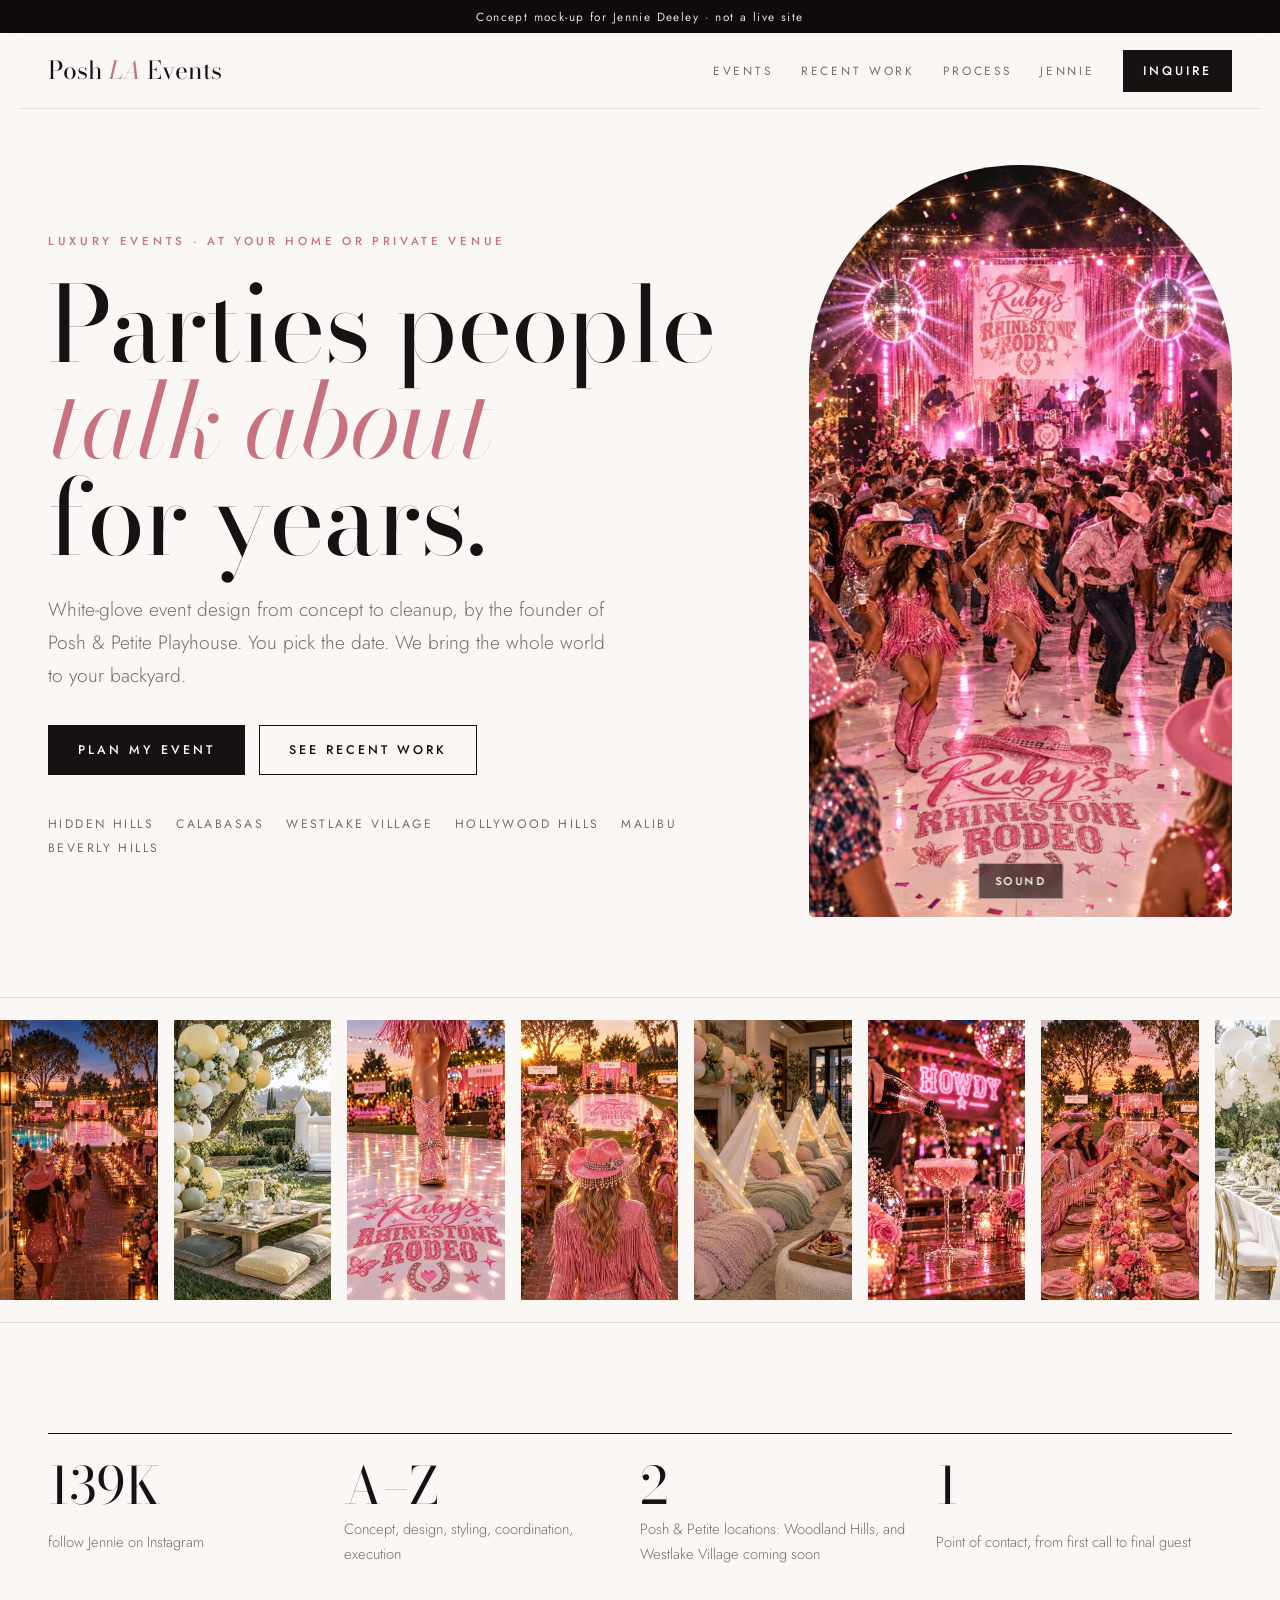
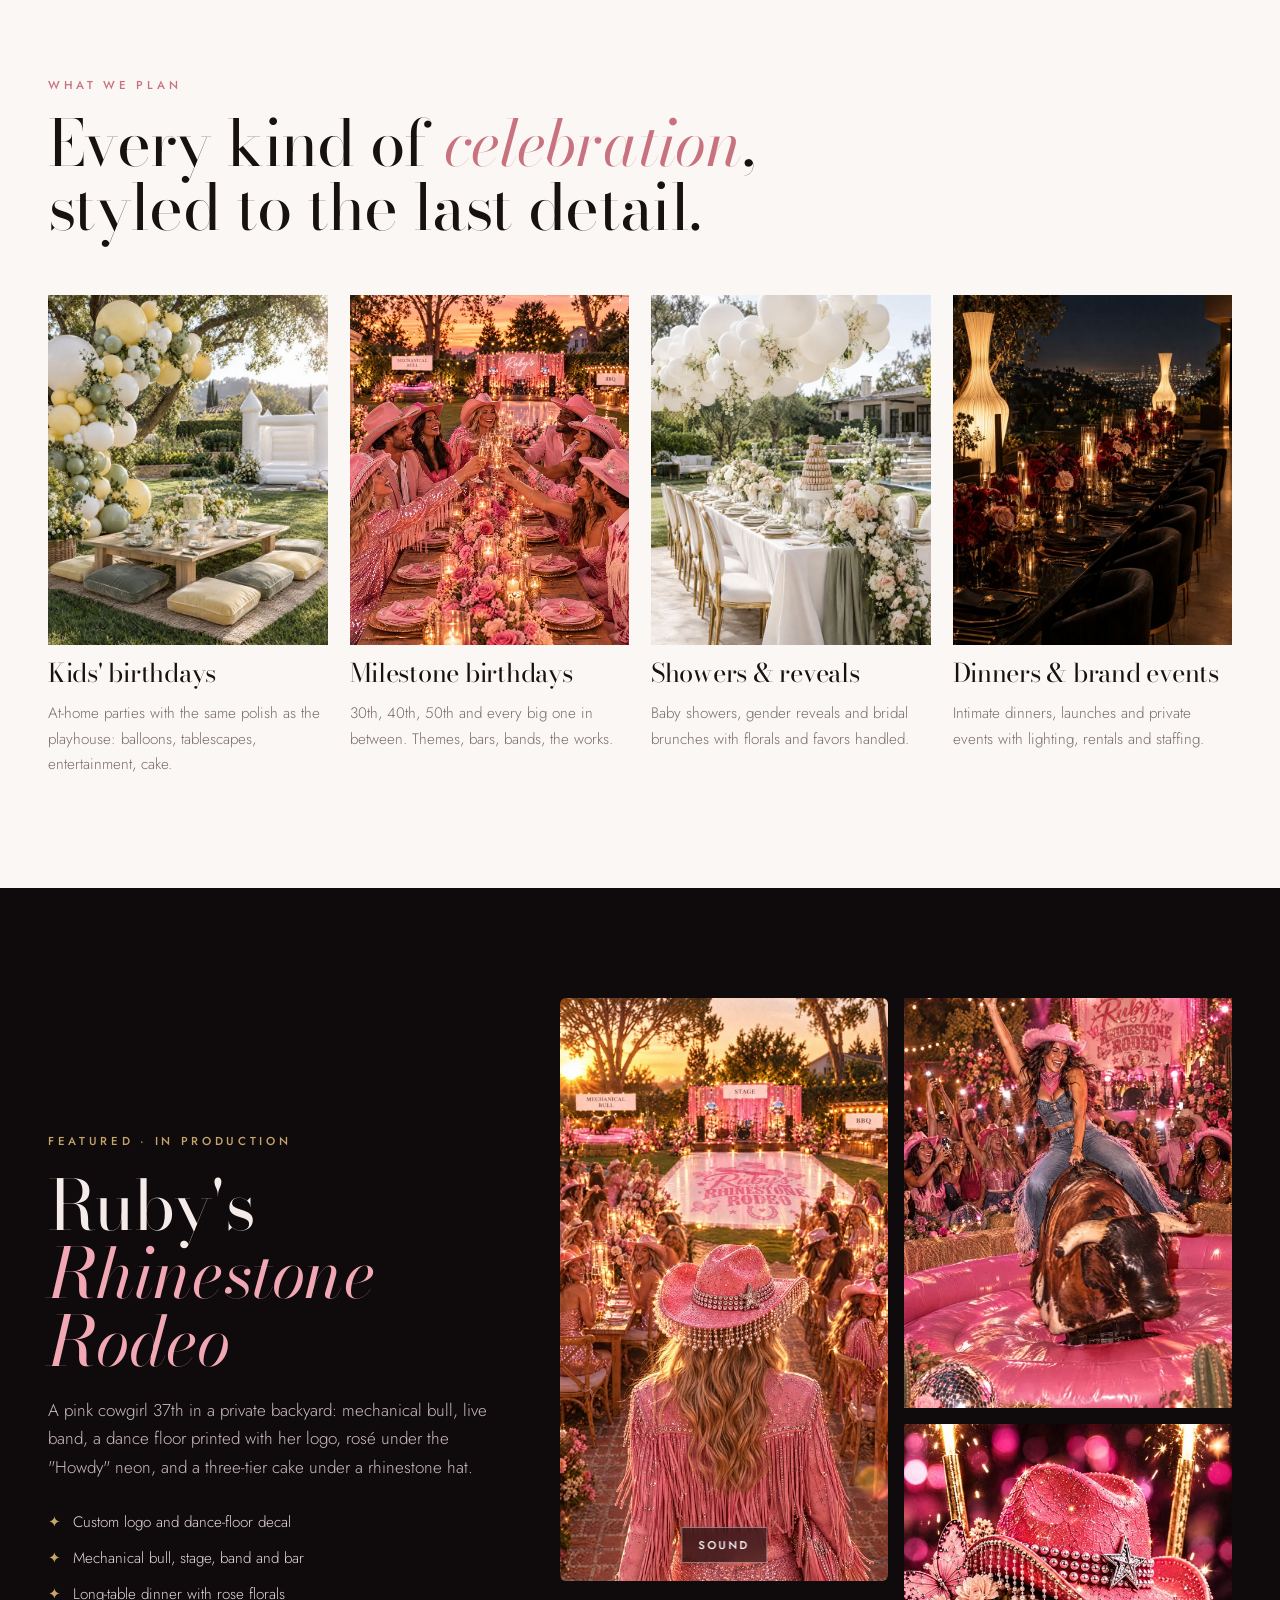
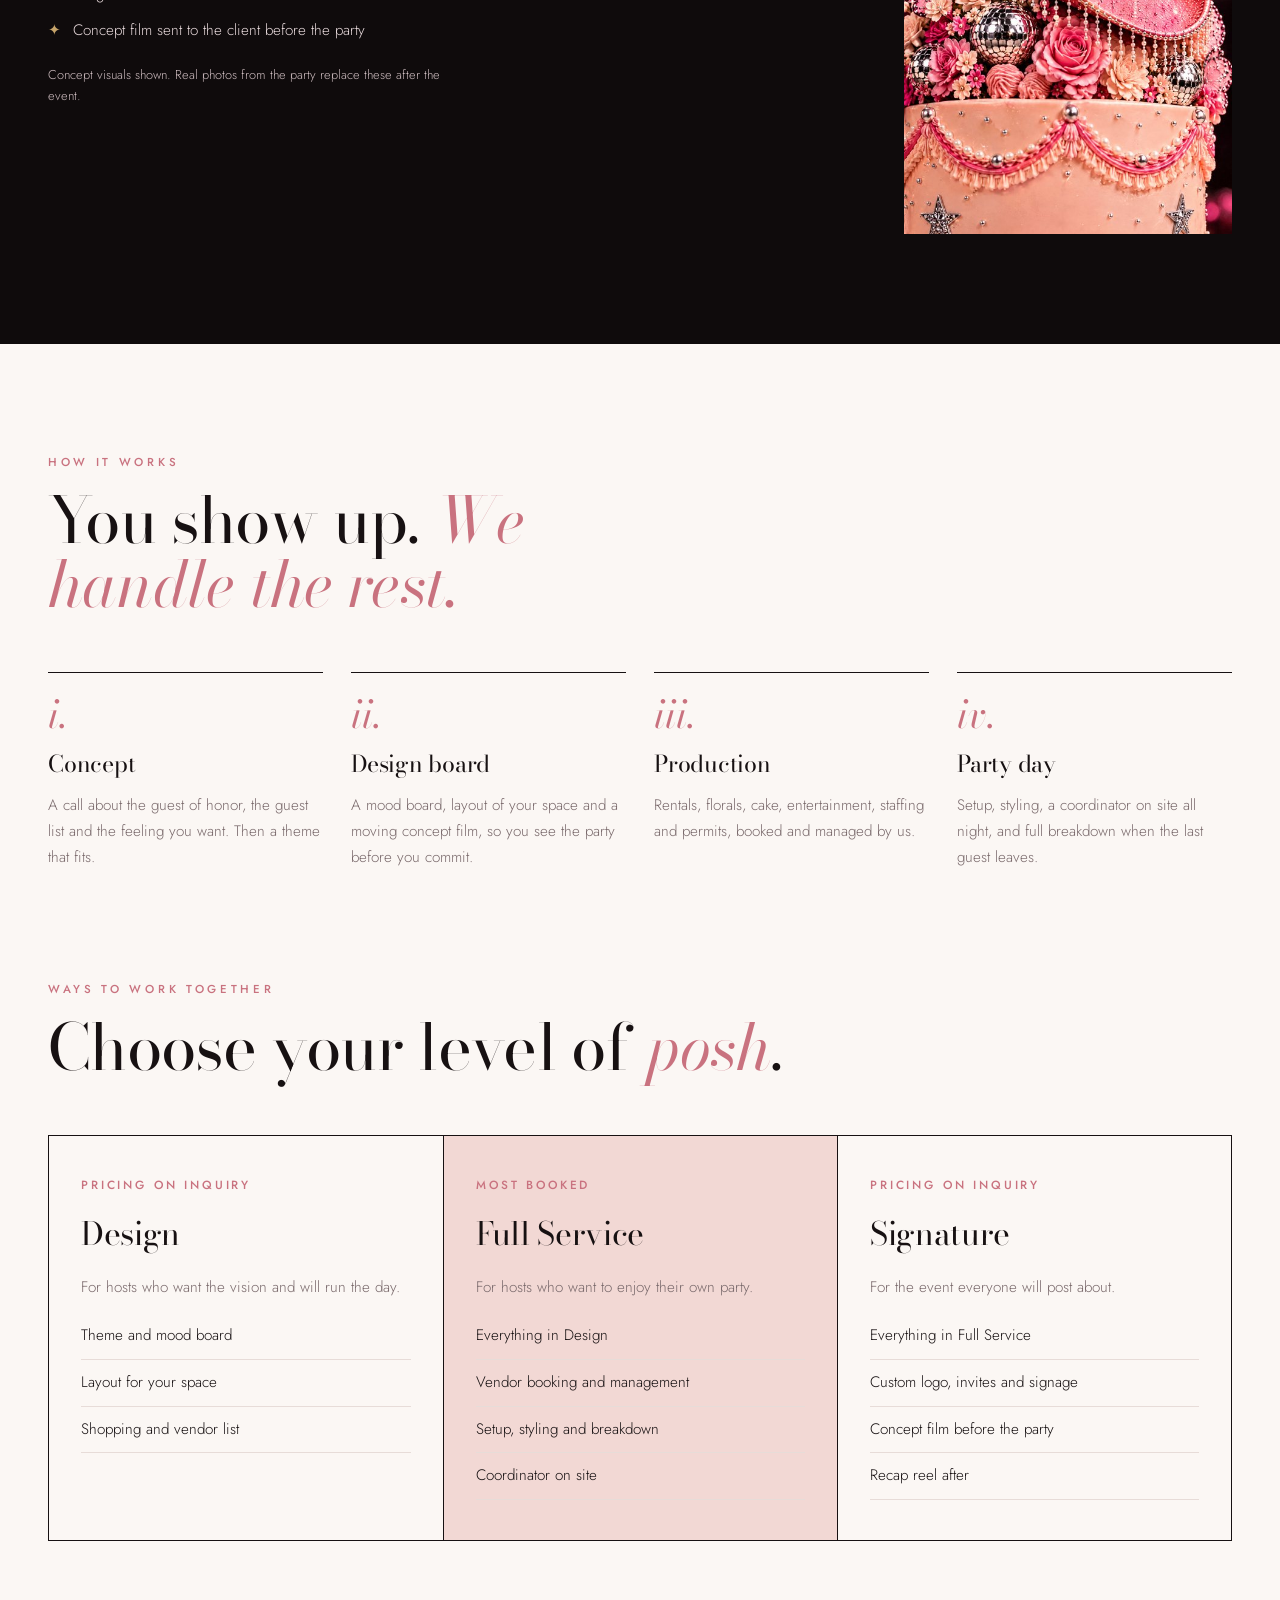
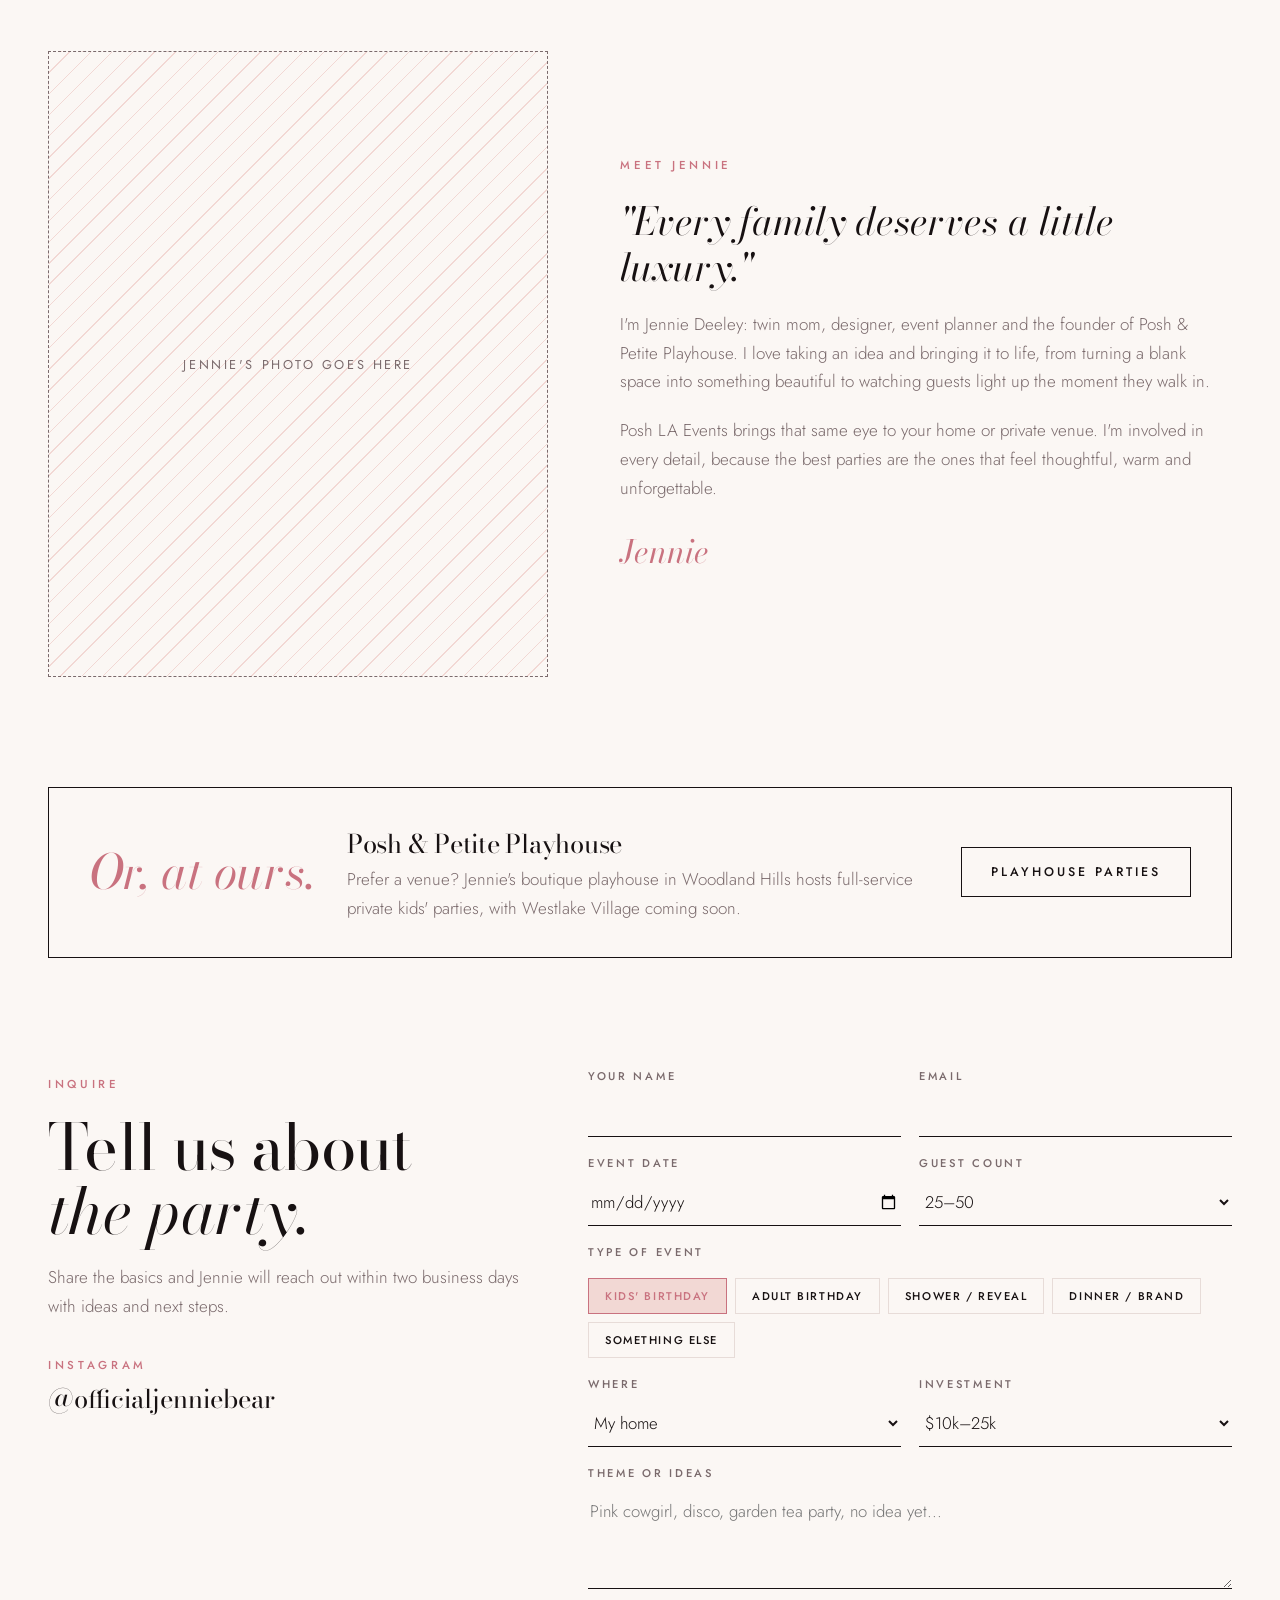
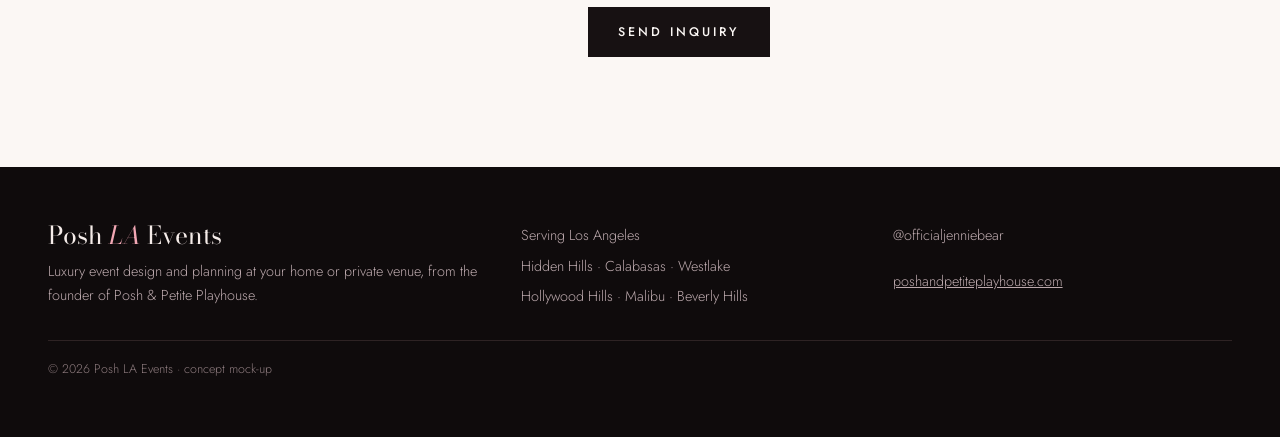
==== jennie/index.html @ 7d2a53bf "Client site previews: Jess and Posh LA Events Co-Authored-By: Claude Opus 5.5 <noreply@anthropic.com" ====
<!doctype html>
<html lang="en">
<head>
<meta charset="utf-8">
<meta name="robots" content="noindex,nofollow">
<meta name="viewport" content="width=device-width,initial-scale=1,viewport-fit=cover">
<title>Posh LA Events</title>
<link rel="preconnect" href="https://fonts.googleapis.com">
<link rel="stylesheet" href="https://fonts.googleapis.com/css2?family=Bodoni+Moda:ital,opsz,wght@0,6..96,400;0,6..96,600;1,6..96,400;1,6..96,500&family=Jost:wght@300;400;500;600&display=swap">
<style>
/* Layout: fashion-editorial event studio. Huge italic Bodoni against black, blush and champagne; tall moving footage as the hero object; the event "menu" reads like a lookbook. */
:root{
  --ink:#171112; --night:#0f0b0c; --ivory:#fbf7f4; --blush:#f2d8d4; --rose:#c9727f;
  --gold:#c6a46a; --mute:#7a6a6c; --line:#e7dcd8;
  --display:"Bodoni Moda", "Didot", "Bodoni 72", Georgia, serif;
  --body:"Jost", "Futura", system-ui, sans-serif;
}
@media (prefers-color-scheme: dark){:root:not([data-theme="light"]){
  --ivory:#141011; --ink:#f5ece9; --blush:#3a2427; --mute:#b9a5a8; --line:#2e2324; --rose:#e79aa6; color-scheme:dark}}
:root[data-theme="dark"]{--ivory:#141011; --ink:#f5ece9; --blush:#3a2427; --mute:#b9a5a8; --line:#2e2324; --rose:#e79aa6; color-scheme:dark}
*{box-sizing:border-box}
html{scroll-behavior:smooth}
body{margin:0;background:var(--ivory);color:var(--ink);font:300 17px/1.7 var(--body)}
img,video{max-width:100%;display:block}
.g{max-width:1240px;margin:0 auto;padding-inline:28px}
h1,h2,h3{font-family:var(--display);font-weight:400;margin:0;text-wrap:balance;letter-spacing:-.01em}
em{font-style:italic}
p{margin:0;max-width:60ch}
.lab{font:500 .72rem var(--body);letter-spacing:.32em;text-transform:uppercase;color:var(--rose)}
.btn{display:inline-flex;align-items:center;justify-content:center;gap:10px;border:0;padding:16px 30px;font:500 .78rem var(--body);letter-spacing:.24em;text-transform:uppercase;cursor:pointer;text-decoration:none;transition:background .2s,color .2s}
.btn.solid{background:var(--ink);color:var(--ivory)}
.btn.solid:hover{background:var(--rose);color:#fff}
.btn.line{background:transparent;color:var(--ink);box-shadow:inset 0 0 0 1px var(--ink)}
.btn.line:hover{background:var(--ink);color:var(--ivory)}
:focus-visible{outline:2px solid var(--gold);outline-offset:3px}
.mock{background:var(--night);color:#e9dcd6;font:400 .74rem var(--body);letter-spacing:.12em;text-align:center;padding:8px 16px}

nav{position:sticky;top:env(safe-area-inset-top,0px);z-index:10;background:color-mix(in srgb,var(--ivory) 90%,transparent);backdrop-filter:blur(10px)}
nav .g{display:flex;align-items:center;gap:28px;height:76px;border-bottom:1px solid var(--line)}
.logo{color:var(--ink);font-family:var(--display);font-size:1.55rem;text-decoration:none;line-height:1;white-space:nowrap}
.logo i{color:var(--rose)}
.links{display:flex;gap:28px;margin-left:auto;font:400 .74rem var(--body);letter-spacing:.24em;text-transform:uppercase}
.links a{text-decoration:none;color:var(--mute)}.links a:hover{color:var(--ink)}
nav .btn{padding:12px 20px}

/* hero */
.hero{padding-block:56px 80px}
.hero .g{display:grid;grid-template-columns:1.25fr .75fr;gap:56px;align-items:center}
.hero h1{font-size:clamp(3.2rem,8.2vw,7.6rem);line-height:.92}
.hero h1 em{color:var(--rose)}
.hero .lede{font-size:1.2rem;color:var(--mute);margin-top:28px;max-width:52ch}
.hero .ctas{display:flex;flex-wrap:wrap;gap:14px;margin-top:34px}
.reel{position:relative;aspect-ratio:9/16;max-width:100%;width:100%;overflow:hidden;border-radius:240px 240px 6px 6px;background:var(--night)}
.reel video{width:100%;height:100%;object-fit:cover}
.reel .snd{position:absolute;left:50%;bottom:18px;transform:translateX(-50%);background:rgba(15,11,12,.6);color:#fff;border:1px solid rgba(255,255,255,.4);padding:9px 16px;font:500 .7rem var(--body);letter-spacing:.22em;text-transform:uppercase;cursor:pointer;backdrop-filter:blur(6px)}
.places{display:flex;flex-wrap:wrap;gap:6px 22px;margin-top:40px;font:400 .76rem var(--body);letter-spacing:.2em;text-transform:uppercase;color:var(--mute)}

/* marquee of moments */
.strip{overflow:hidden;border-block:1px solid var(--line);padding-block:22px}
.track{display:flex;gap:16px;width:max-content;animation:slide 60s linear infinite}
.track img{height:280px;width:auto;aspect-ratio:9/16;object-fit:cover}
@keyframes slide{to{transform:translateX(-50%)}}

section{padding-block:110px}
.head{display:grid;gap:18px;max-width:780px;margin-bottom:56px}
.head h2{font-size:clamp(2.4rem,5vw,4.2rem);line-height:1}
.head h2 em{color:var(--rose)}
.head p{color:var(--mute);font-size:1.1rem}

/* stats */
.stats{display:grid;grid-template-columns:repeat(4,1fr);border-top:1px solid var(--ink)}
.stat{padding:26px 24px 0 0;display:grid;gap:6px}
.stat b{font-family:var(--display);font-size:clamp(2.2rem,4vw,3.4rem);font-weight:400;line-height:1;font-variant-numeric:lining-nums}
.stat span{font-size:.92rem;color:var(--mute)}

/* services lookbook */
.look{display:grid;grid-template-columns:repeat(4,1fr);gap:22px}
.card{display:grid;gap:14px;align-content:start;min-width:0}
.card img{aspect-ratio:4/5;object-fit:cover;width:100%}
.card h3{font-size:1.6rem;line-height:1.1}
.card p{font-size:.95rem;color:var(--mute)}

/* featured event */
.feature{background:var(--night);color:#f5ece9;padding-block:110px}
.feature .g{display:grid;grid-template-columns:.8fr 1.2fr;gap:64px;align-items:center}
.feature .lab{color:var(--gold)}
.feature h2{font-size:clamp(2.6rem,5.4vw,4.6rem);line-height:.98;margin-top:18px}
.feature h2 em{color:#f2a7b4}
.feature p{color:#cdbcbf;margin-top:20px}
.feature .reel{border-radius:6px}
.fgrid{display:grid;grid-template-columns:1fr 1fr;gap:16px}
.fgrid .reel{grid-row:span 2}
.fgrid img{aspect-ratio:4/5;object-fit:cover;width:100%;height:100%}
.ticks{display:grid;gap:10px;margin-top:28px;padding:0;list-style:none;font-size:.95rem;color:#e6d8da}
.ticks li{display:flex;gap:12px}.ticks li::before{content:"✦";color:var(--gold)}
.note{font-size:.8rem;color:#9d8a8d;margin-top:20px}

/* process */
.steps{display:grid;grid-template-columns:repeat(4,1fr);gap:28px}
.step{border-top:1px solid var(--ink);padding-top:22px;display:grid;gap:10px;align-content:start}
.step .n{font-family:var(--display);font-style:italic;font-size:2.4rem;color:var(--rose);line-height:1}
.step h3{font-size:1.45rem}
.step p{font-size:.95rem;color:var(--mute)}

/* tiers */
.tiers{display:grid;grid-template-columns:repeat(3,1fr);gap:0;border:1px solid var(--ink)}
.tier{padding:40px 32px;display:grid;gap:14px;align-content:start;border-left:1px solid var(--ink)}
.tier:first-child{border-left:0}
.tier.mid{background:var(--blush)}
.tier h3{font-size:2rem}
.tier .for{font-size:.95rem;color:var(--mute)}
.tier ul{list-style:none;padding:0;margin:8px 0 0;display:grid;gap:10px;font-size:.95rem}
.tier li{padding-bottom:10px;border-bottom:1px solid var(--line)}
.tier .price{font:500 .74rem var(--body);letter-spacing:.24em;text-transform:uppercase;color:var(--rose)}

/* founder */
.founder{display:grid;grid-template-columns:.9fr 1.1fr;gap:72px;align-items:center}
.ph{aspect-ratio:4/5;max-width:100%;border:1px dashed var(--mute);display:grid;place-items:center;text-align:center;color:var(--mute);font:400 .8rem var(--body);letter-spacing:.2em;text-transform:uppercase;padding:24px;background:repeating-linear-gradient(135deg,var(--ivory),var(--ivory) 14px,var(--blush) 14px,var(--blush) 15px)}
.founder blockquote{margin:0;font-family:var(--display);font-style:italic;font-size:clamp(1.7rem,3vw,2.4rem);line-height:1.2}
.founder p{color:var(--mute);margin-top:20px}
.sig{font-family:var(--display);font-style:italic;font-size:2rem;color:var(--rose);margin-top:22px}

/* playhouse card */
.ph-card{display:grid;grid-template-columns:auto 1fr auto;gap:32px;align-items:center;border:1px solid var(--ink);padding:34px 40px}
.ph-card .big{font-family:var(--display);font-style:italic;font-size:3rem;color:var(--rose);line-height:1}
.ph-card p{color:var(--mute)}

/* inquiry */
.inq{display:grid;grid-template-columns:.85fr 1.15fr;gap:64px}
form{display:grid;gap:18px}
.two{display:grid;grid-template-columns:1fr 1fr;gap:18px}
label{display:grid;gap:8px;font:500 .7rem var(--body);letter-spacing:.24em;text-transform:uppercase;color:var(--mute)}
input,select,textarea{border:0;border-bottom:1px solid var(--ink);background:transparent;color:var(--ink);padding:10px 2px;font:300 1.05rem var(--body);border-radius:0;min-width:0}
textarea{min-height:100px;resize:vertical}
.chips{display:flex;flex-wrap:wrap;gap:8px}
.chips input{position:absolute;opacity:0;pointer-events:none}
.chips label{display:inline-block;border:1px solid var(--line);padding:9px 16px;cursor:pointer;letter-spacing:.14em;color:var(--ink);position:relative}
.chips input:checked+span{color:var(--rose)}
.chips label:has(input:checked){border-color:var(--rose);background:var(--blush)}
.chips label:has(input:focus-visible){outline:2px solid var(--gold);outline-offset:2px}
.sent{font-family:var(--display);font-style:italic;font-size:1.3rem;color:var(--rose)}

footer{background:var(--night);color:#e8dad6;padding-block:56px}
footer .g{display:grid;grid-template-columns:1.3fr 1fr 1fr;gap:32px}
footer p,footer a,footer span{font-size:.9rem;color:#bca9ad}
footer .logo{color:#f5ece9}
.fine{grid-column:1/-1;border-top:1px solid #2e2324;padding-top:18px;font-size:.78rem;color:#8d7b7e}

@media (max-width:1000px){
  .links{display:none}
  .hero .g,.feature .g,.founder,.inq{grid-template-columns:1fr}
  .hero .reel{max-width:360px}
  .look,.steps{grid-template-columns:1fr 1fr}
  .stats{grid-template-columns:1fr 1fr;row-gap:24px}
  .tiers{grid-template-columns:1fr}.tier{border-left:0;border-top:1px solid var(--ink)}.tier:first-child{border-top:0}
  .ph-card{grid-template-columns:1fr}
  footer .g{grid-template-columns:1fr}
}
@media (max-width:560px){
  .g{padding-inline:16px}
  section,.feature{padding-block:72px}
  nav .btn{display:none}
  .look,.steps,.two{grid-template-columns:1fr}
  .track img{height:200px}
  .ph-card{padding:26px}
}
@media (prefers-reduced-motion:reduce){.track{animation:none}html{scroll-behavior:auto}}
</style>
</head>
<body>
<div class="mock">Concept mock-up for Jennie Deeley · not a live site</div>

<nav><div class="g">
  <a class="logo" href="#top">Posh <i>LA</i> Events</a>
  <div class="links"><a href="#events">Events</a><a href="#work">Recent work</a><a href="#process">Process</a><a href="#about">Jennie</a></div>
  <a class="btn solid" href="#inquire">Inquire</a>
</div></nav>

<header class="hero" id="top"><div class="g">
  <div>
    <span class="lab">Luxury events · at your home or private venue</span>
    <h1 style="margin-top:22px">Parties people <em>talk about</em> for years.</h1>
    <p class="lede">White-glove event design from concept to cleanup, by the founder of Posh &amp; Petite Playhouse. You pick the date. We bring the whole world to your backyard.</p>
    <div class="ctas"><a class="btn solid" href="#inquire">Plan my event</a><a class="btn line" href="#work">See recent work</a></div>
    <div class="places"><span>Hidden Hills</span><span>Calabasas</span><span>Westlake Village</span><span>Hollywood Hills</span><span>Malibu</span><span>Beverly Hills</span></div>
  </div>
  <div class="reel"><video src="[data-uri]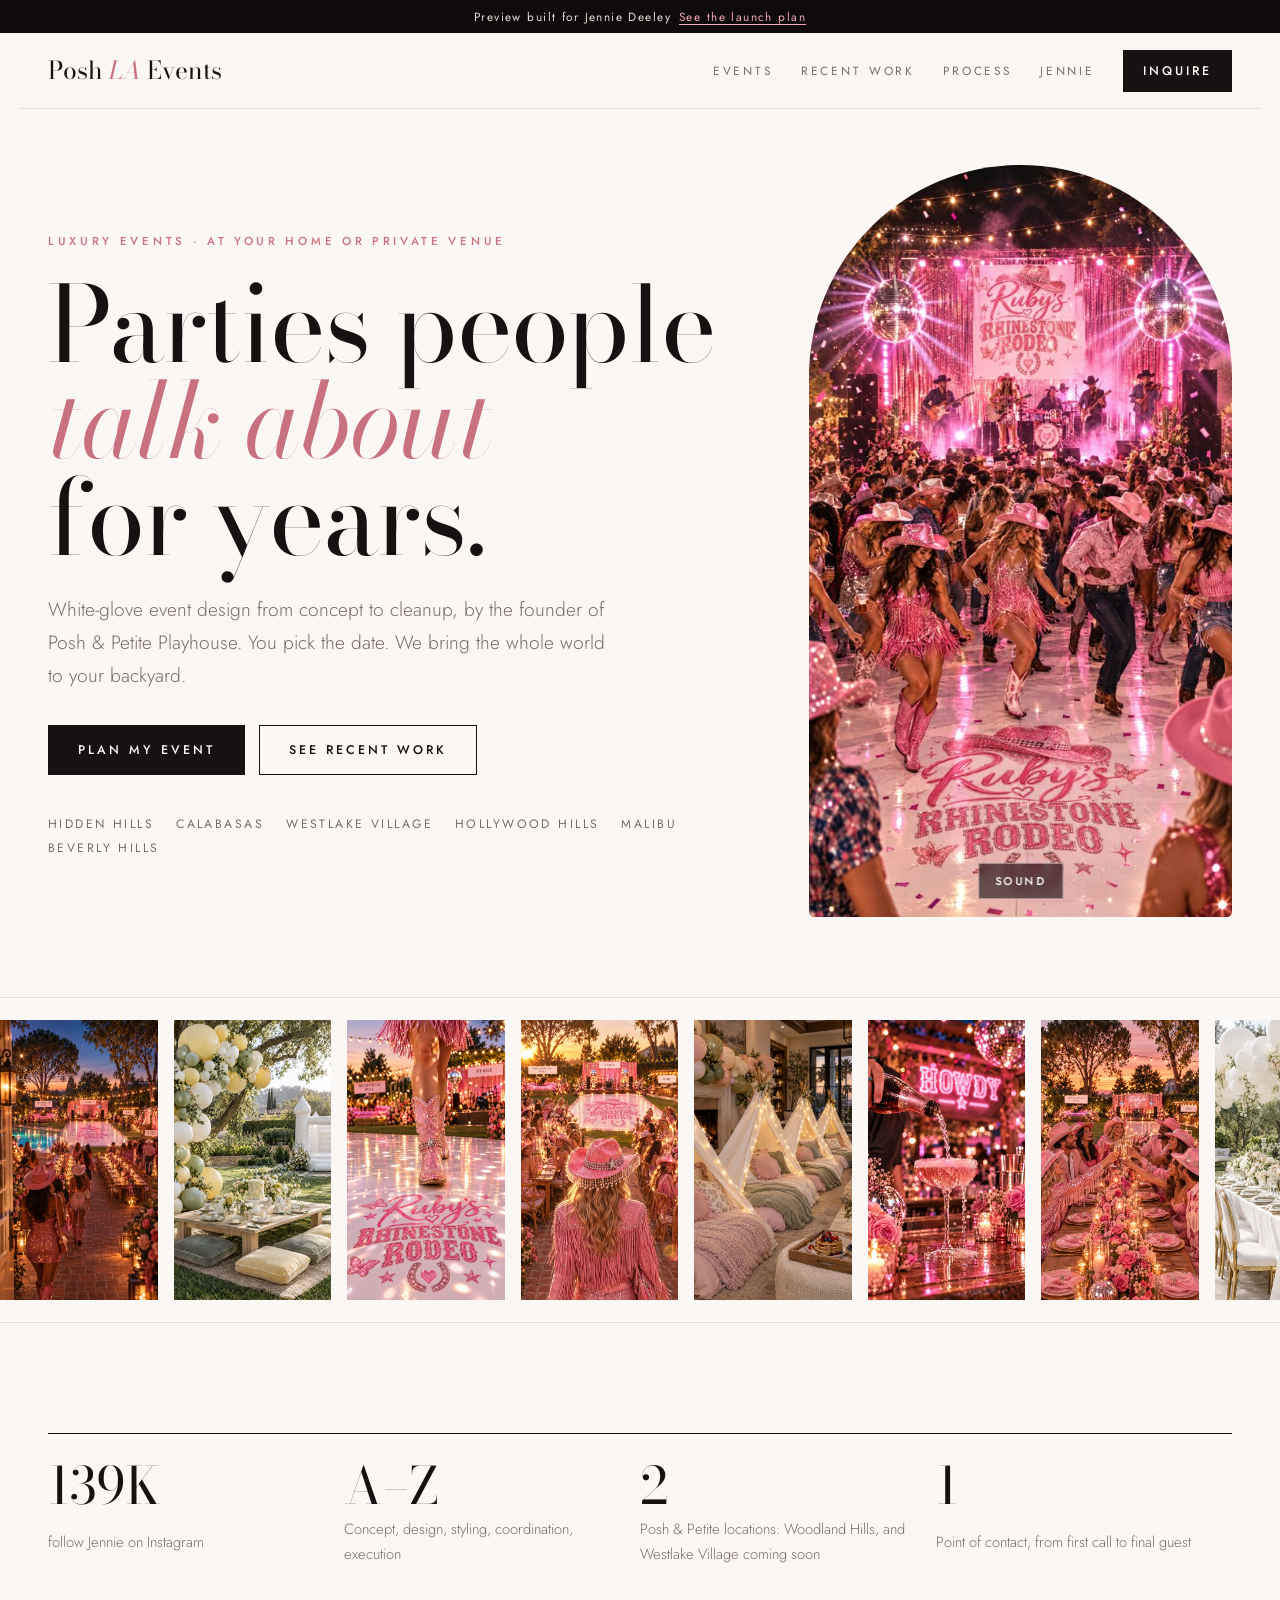
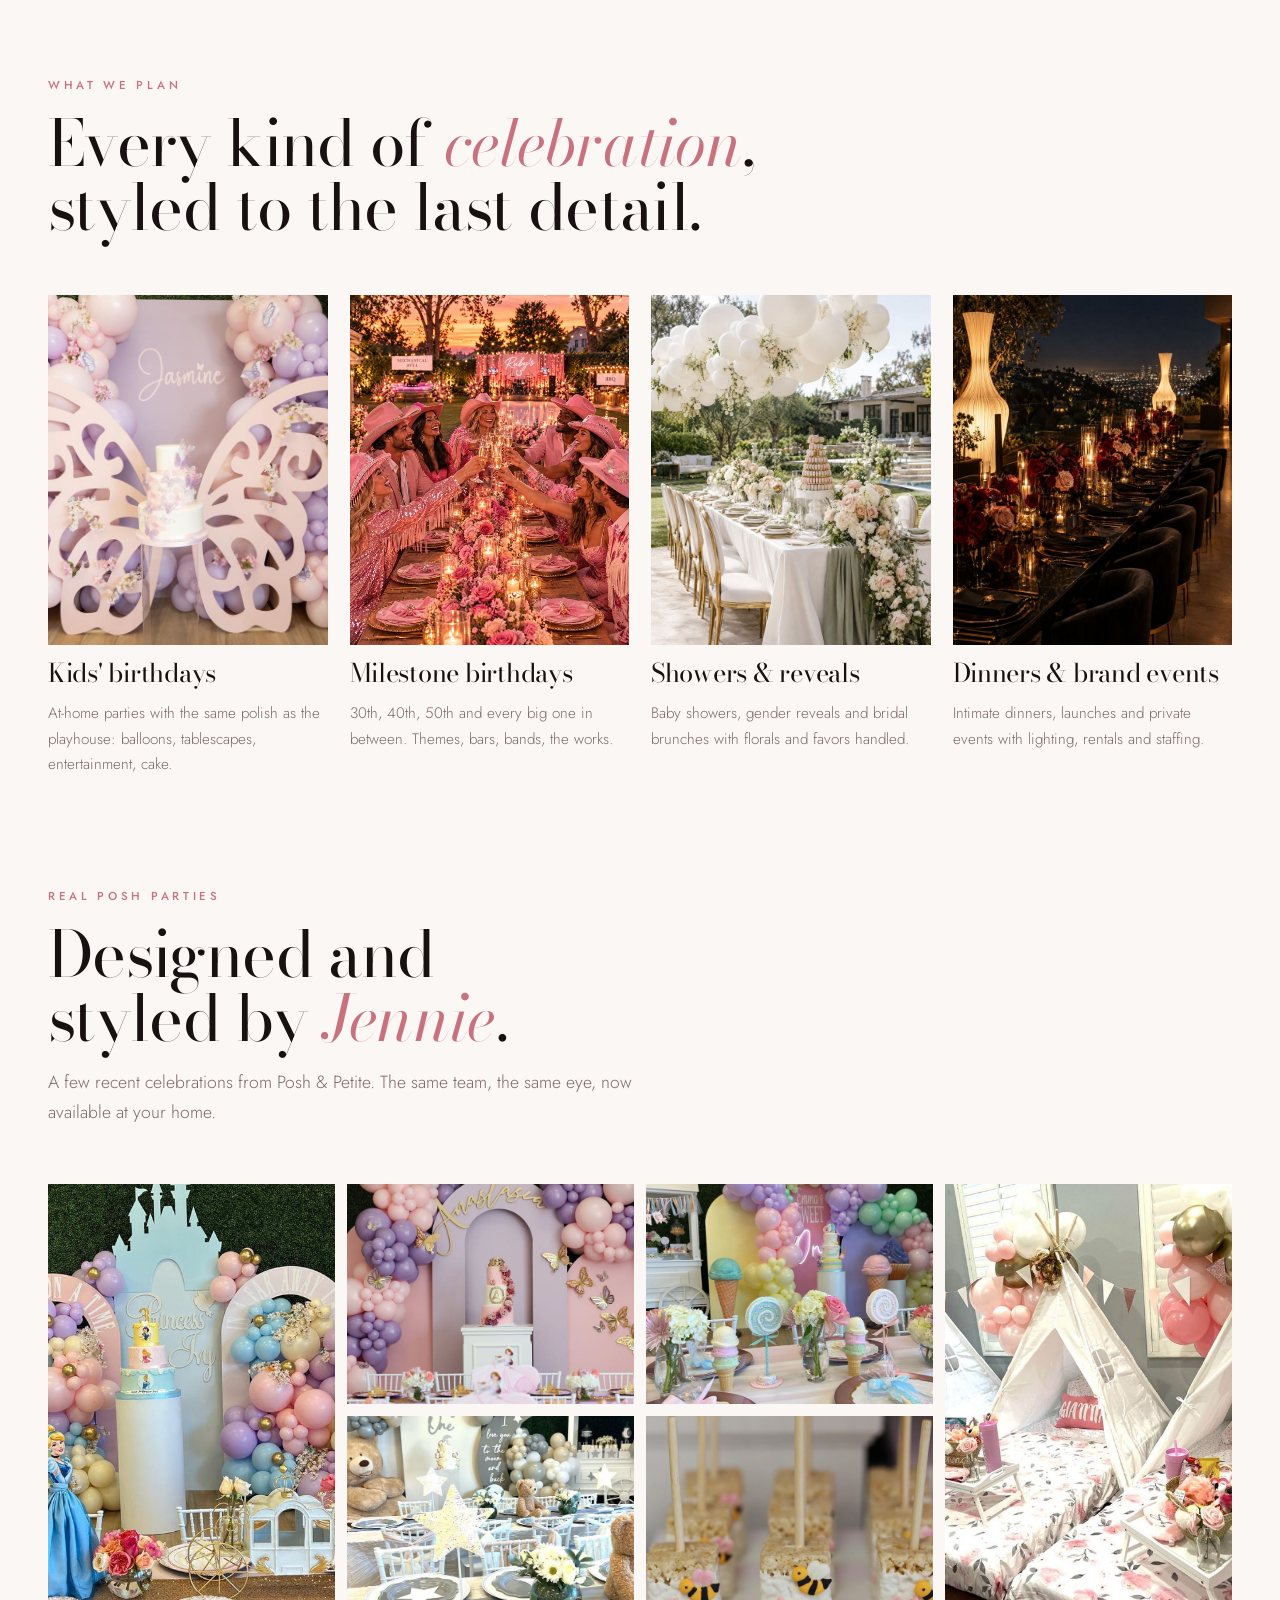
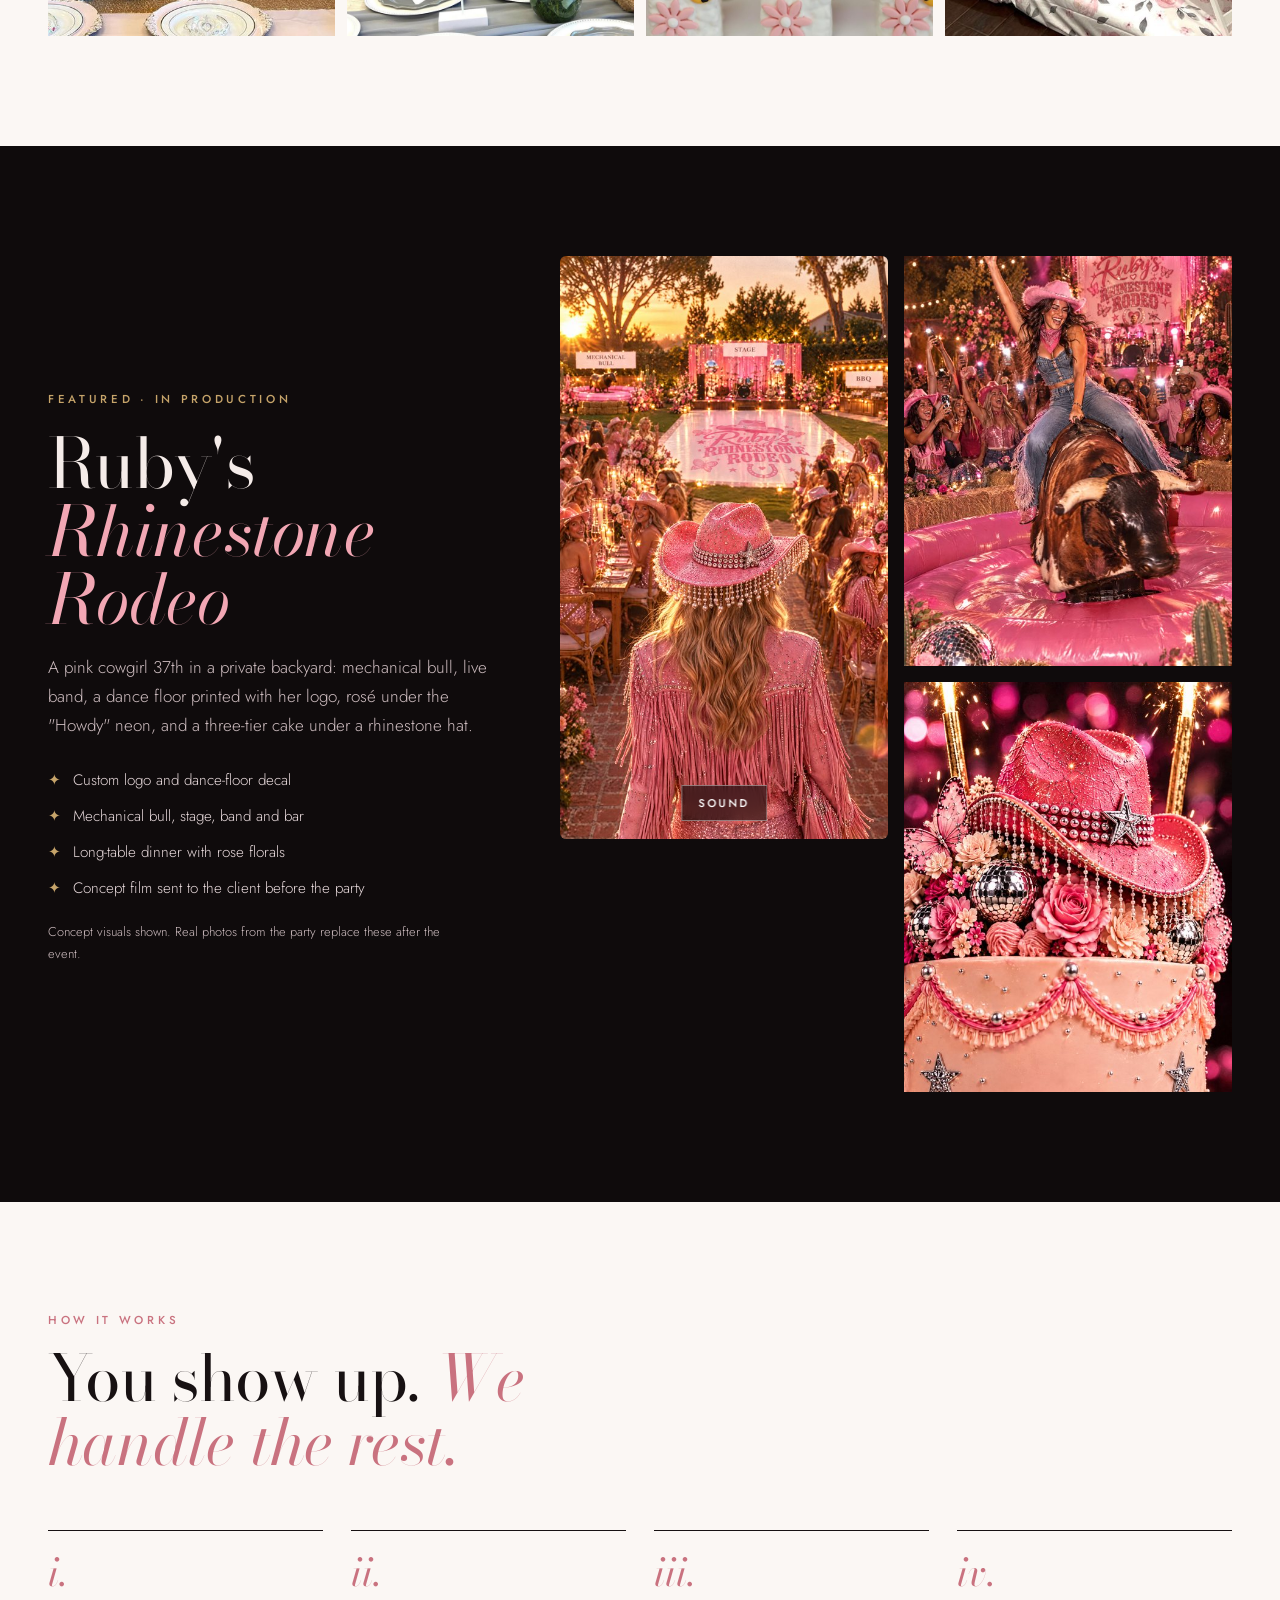
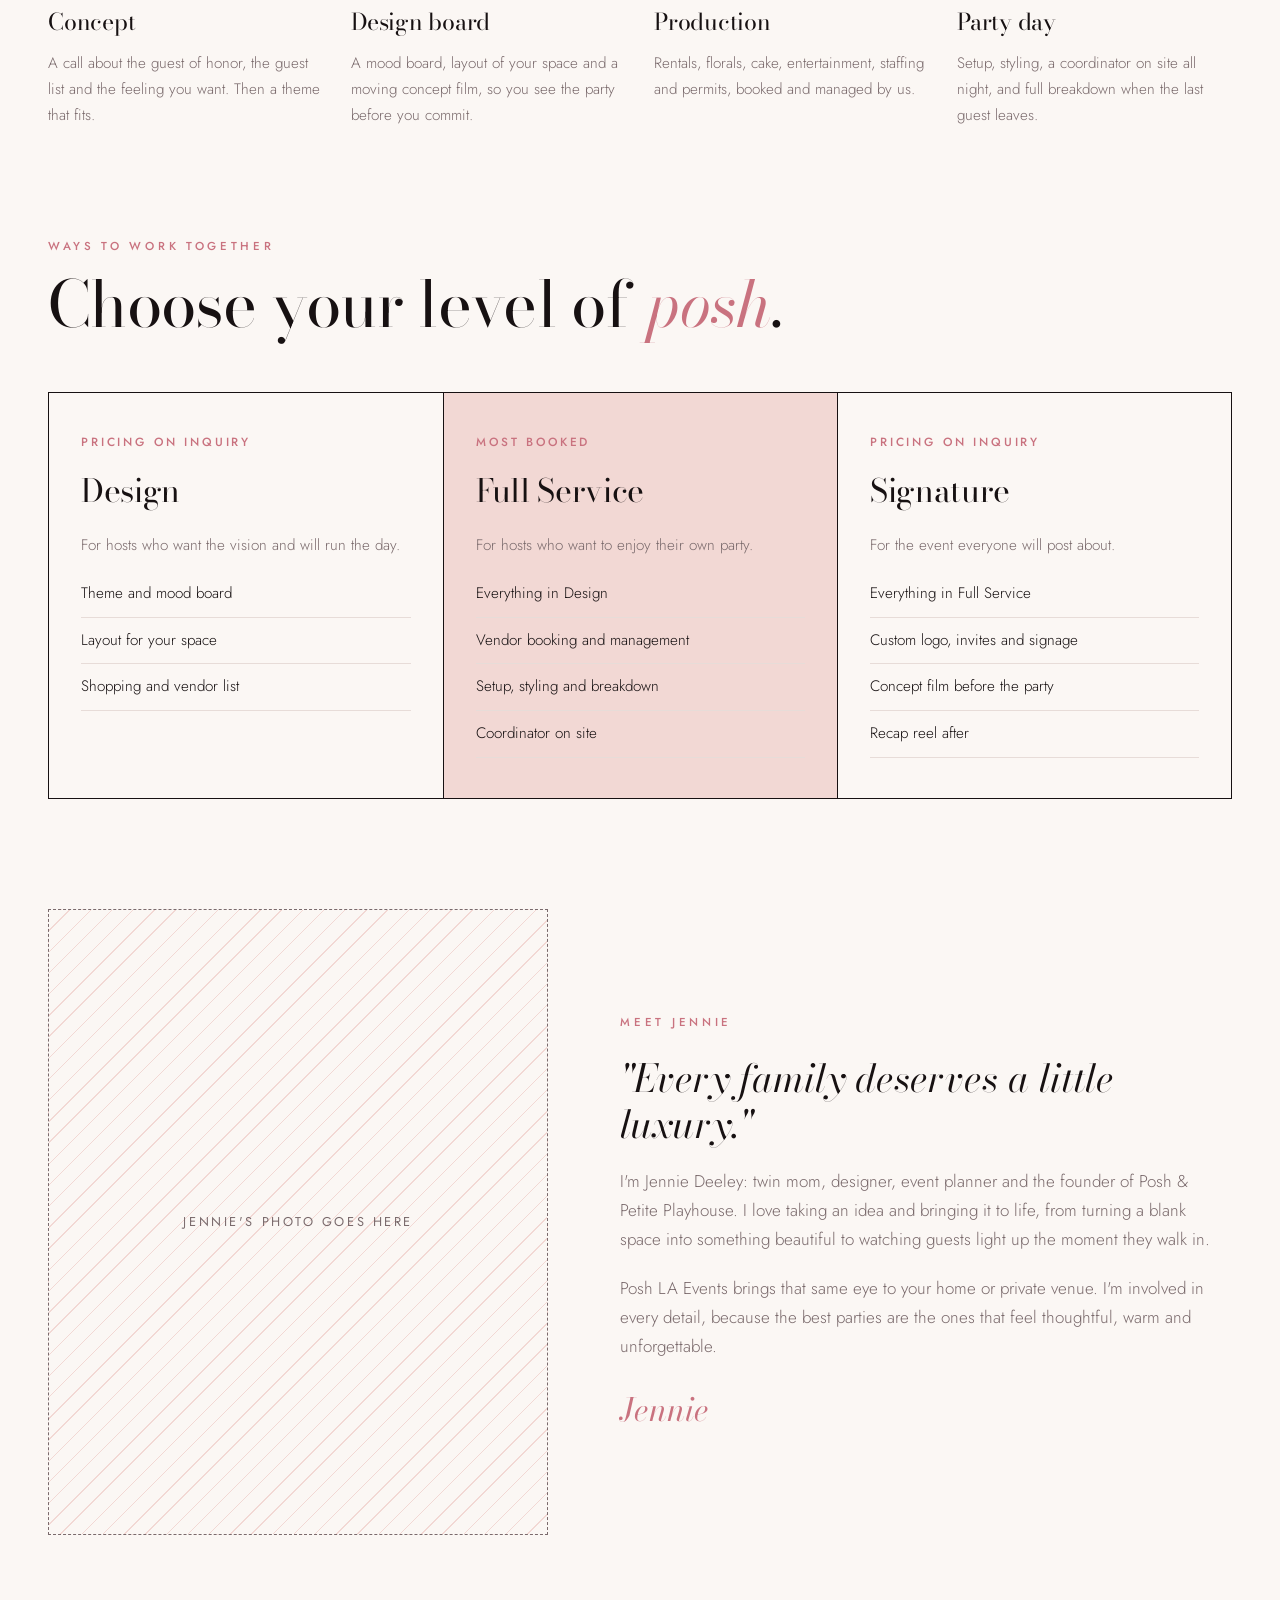
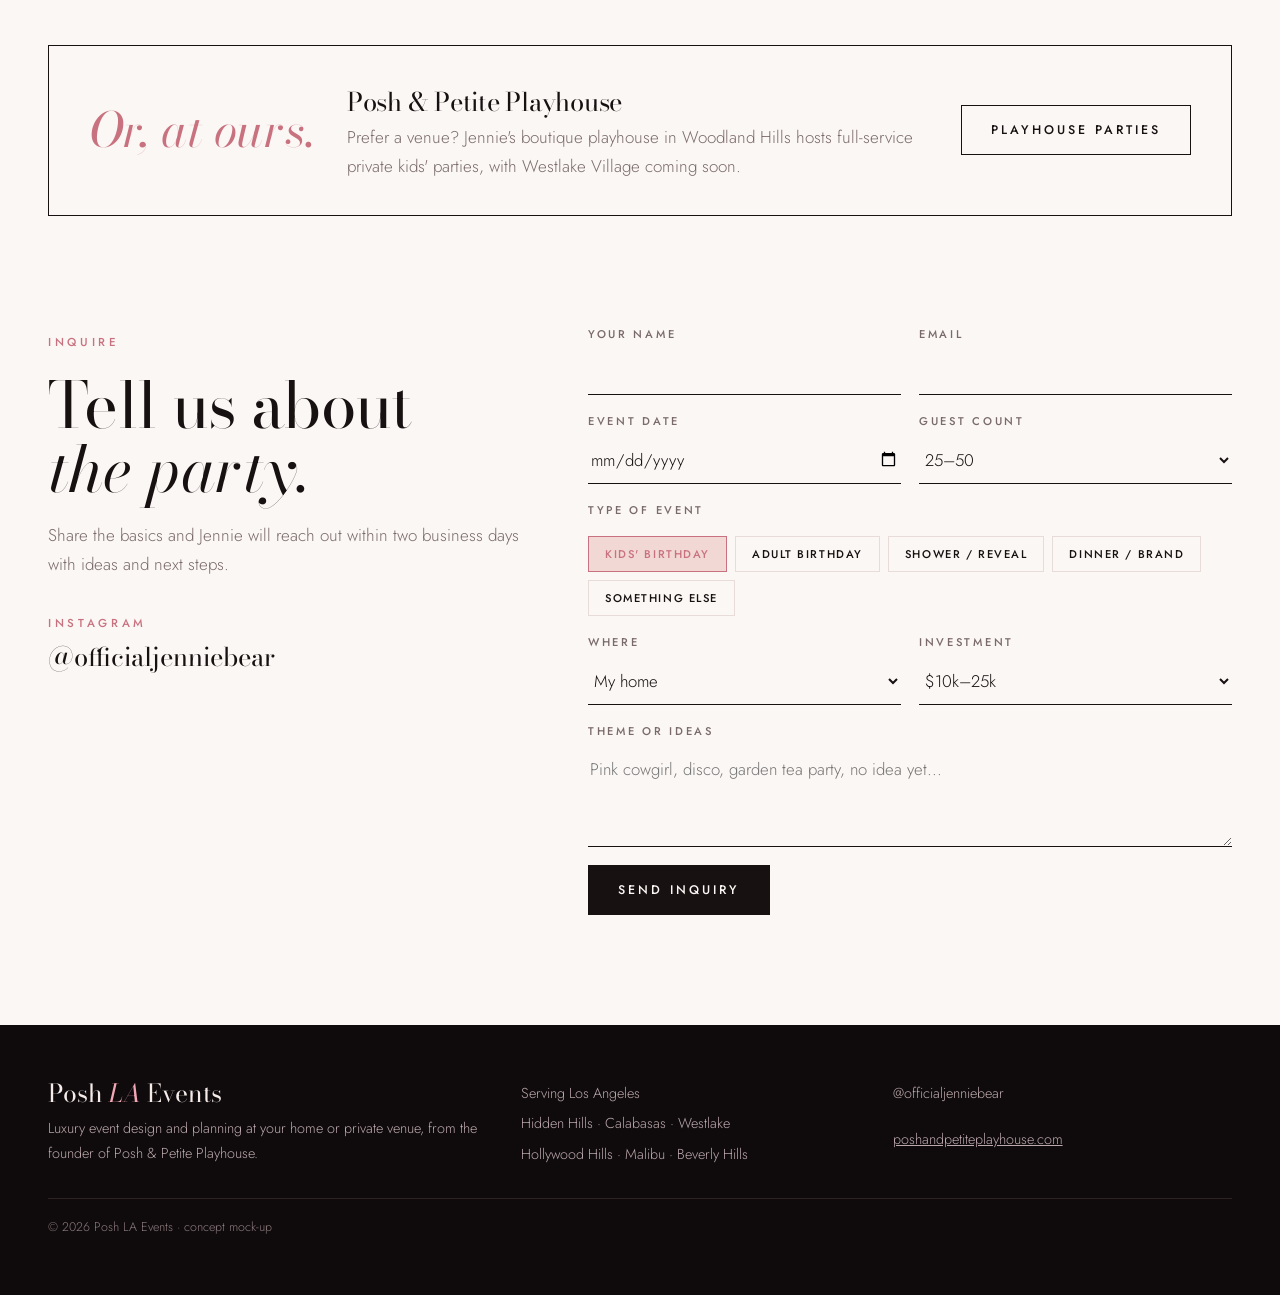
